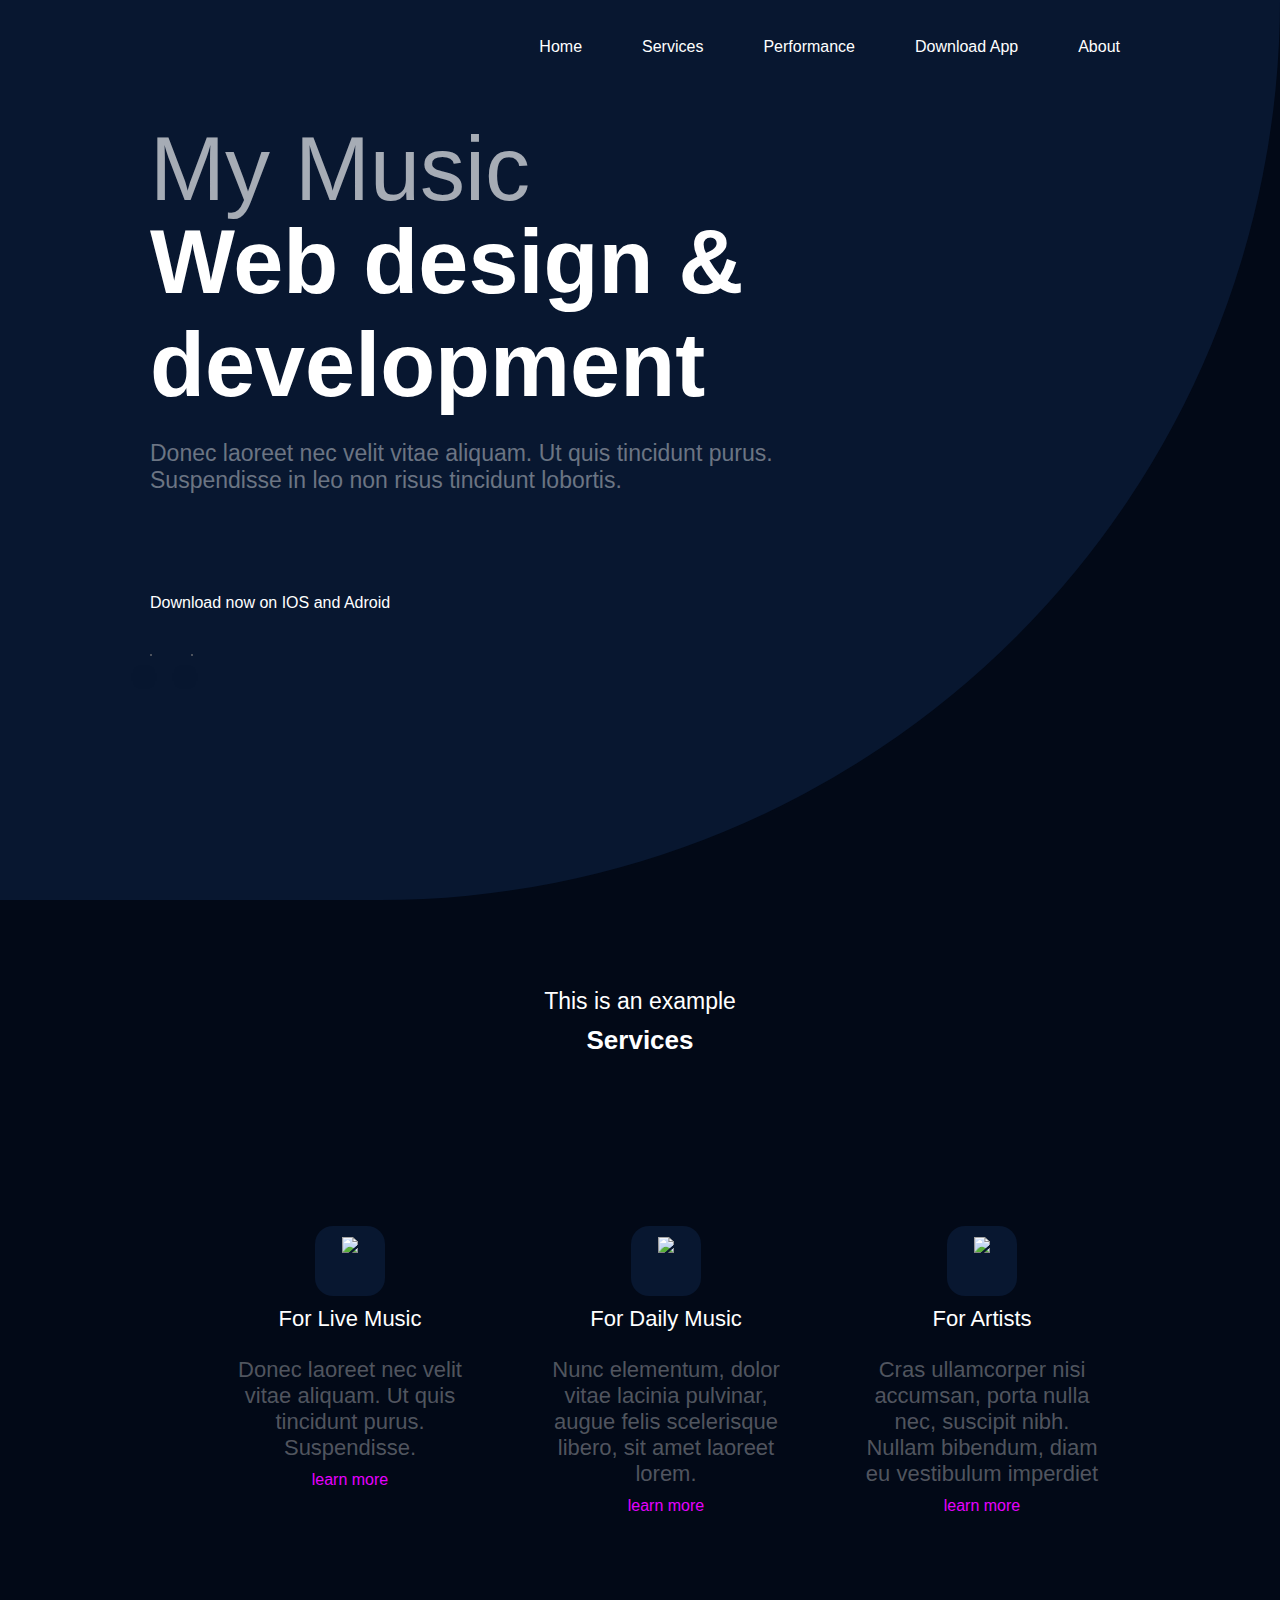
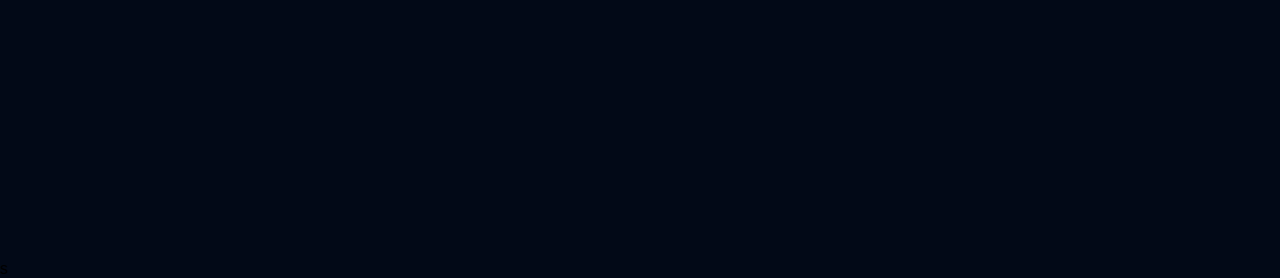
==== PROYECTO/index.html @ 9bbaeda4 "Add files via upload" ====
<!DOCTYPE html>
<html lang="en">
<head>
    <meta charset="UTF-8">
    <meta http-equiv="X-UA-Compatible" content="IE=edge">
    <link rel="stylesheet" href="style.css">
    <meta name="viewport" content="width=device-width, initial-scale=1.0">
    <title>My music</title>
</head>
<body>
    <header>

        <img class="logo_main" src="img/logopng.png" alt="">
        <nav>
            <ul>
                <li>
                    Home
                </li>
                <li>
                    <a href="#services">Services</a> 
                </li>
                <li>
                    Performance
                </li>
                <li>
                    Download App
                </li>
                <li>
                    About
                </li>
            </ul>
        </nav>
        <h1 id="title_1">My Music</h1>
        <h1 id="title_2">Web design & development</h1>
        <h4>Donec laoreet nec velit vitae aliquam. Ut quis tincidunt purus. <br>
            Suspendisse in leo non risus tincidunt lobortis.</h4>
        
        <h6>Download now on IOS and Adroid</h6>
        <div class="logos_apps">
            <img src="img/App_Store.png" alt="">
            <img class="google" src="img/Google_Play.png" alt="">
        </div>
        
        <img class="equalizer_header" src="img/Equalizer_header.png" alt="">
        <img class="phone_header" src="img/phone_1.png" alt="">
    </header>
    <section id="services">
        <div class="separador">
            <img src="img/wave_line.png" alt="">
            <h3>This is an example</h3>
            <h2>Services</h2>
        </div>
        <div class="cont_servi">
            <div class="uni_serv">
                <div class="box_icon">
                    <img src="img/icon_voice.png">
                </div>
                <h3 class="sub">For Live Music</h3>
                <p>Donec laoreet nec velit vitae aliquam. Ut quis tincidunt purus. 
                    Suspendisse.</p>
                    <a href="#">learn more</a>
            </div>
            <div class="uni_serv">
                <div class="box_icon">
                    <img src="img/music_notes.png">
                </div>
                <h3 class="sub">For Daily Music</h3>
                <p>Nunc elementum, dolor vitae lacinia pulvinar, augue felis scelerisque libero, sit amet laoreet lorem.</p>
                <a href="#">learn more</a>
            </div>
            <div class="uni_serv">
                <div class="box_icon">
                    <img src="img/hand_voice.png">
                </div>
                <h3 class="sub">For Artists</h3>
                <p>Cras ullamcorper nisi accumsan, porta nulla nec, suscipit nibh. Nullam bibendum, diam eu vestibulum imperdiet</p>
                <a href="#">learn more</a>
            </div>
        </div>
    </section>s
</body>
</html>
---- PROYECTO/style.css ----
*{
    border: 0;
    margin: 0;
    padding: 0;
    font-family:'Roboto', sans-serif; 
}

/*Fuentes*/
@import url('https://fonts.googleapis.com/css2?family=Roboto&display=swap');

a{
    text-decoration: none;
    font-style: none;
    color: white;
}
h1{
    font-size: 90px;
}
h3{
    font-size: 23px;
    margin-top: 10px;
    color: rgb(255, 255, 255);
    font-weight: normal;
    position: relative;
    z-index: 2;
}
h2{
    font-size: 26px;
    margin-top: 10px;
    color: rgb(255, 255, 255);
    font-weight: bold;
    position: relative;
    z-index: 2;
}
h4{
    font-size: 23px;
    margin-top: 23px;
    margin-left: 150px;
    color: rgba(255, 255, 255, 0.404);
    font-weight: normal;
    position: relative;
    z-index: 2;
}
h6{
    font-size: 16px;
    margin-top: 100px;
    margin-left: 150px;
    color: rgb(255, 255, 255);
    font-weight: inherit;
    position: relative;
    z-index: 2;
}
#title_1{
    margin: 100px 150px;
    color: rgba(255, 255, 255, 0.644);
    font-weight: lighter;
    position: relative;
    z-index: 2;
}
#title_2{
    margin-left: 150px;
    margin-top: -110px;
    color: rgb(255, 255, 255);
    font-weight: bold;
    position: relative;
    z-index: 2;
}
/*ESTILOS DEL HEADER*/
body{
    background-color: #020917;
}
header{
    background-color: #081730;
    height: 100vh;
    border-left: 150px;
    border-radius: 0px 0px 1000px 0px;
}
header nav{
    height: 75px;
    margin-top: 38px;
    float: right;
    margin-right: 100px;
}
header nav li{
    padding-right: 60px;
    color: white;
    list-style: none;
}
ul{
    display: inline-flex;
}
header .logo_main{
    height: 100px;
    margin-left: 120px;
}
header .equalizer_header{
    height: 60%;
    position: absolute;
    z-index: 1;
    top: 12%;
    right: 15%;
}

header .phone_header{
    height: 75%;
    position: absolute;
    z-index: 1;
    top: 34%;
    right: 12%;
    filter: drop-shadow(0 12px 12px rgba(0, 0, 0, 0.7));
}

.logos_apps{
    margin: 30px 0px 0px 150px;
    height: 40px;
    position: relative;
    z-index: 2;
}
.logos_apps img{
    height: 100%;
    border: 1px solid grey;
    border-radius: 12px;
    box-shadow: -7px 22px 25px 0px rgba(0,0,0,0.75);
}
.logos_apps .google{
    margin-left: 35px;
}

/*Sección de servicios*/
#services{
    height: 100vh;
    text-align: center;
}
.separador{
    margin: 60px auto;
}
.cont_servi{
    width: 80%;
    height: 450px;
    margin: 80px 0px 0px 10%;
    display: inline-flex;
}
.uni_serv{
    width: 25%;
    height: 90%;
    margin: 30px;
}
.uni_serv .box_icon{
    height: 70px;
    width: 70px;
    background: #081730;
    border-radius: 18px;
    margin: auto;
}
.box_icon img{
    height: 55%;
    vertical-align: middle;
    margin: 15% auto; 
}
.uni_serv .sub{
    font-size: 22px;
}
.uni_serv p{
    font-size: 22px;
    margin: 25px 10px 10px 10px;
    color: rgba(255, 255, 255, 0.315);
}
.uni_serv a{
    color: #E600FF;
    position: relative;
    bottom: 0px;
}
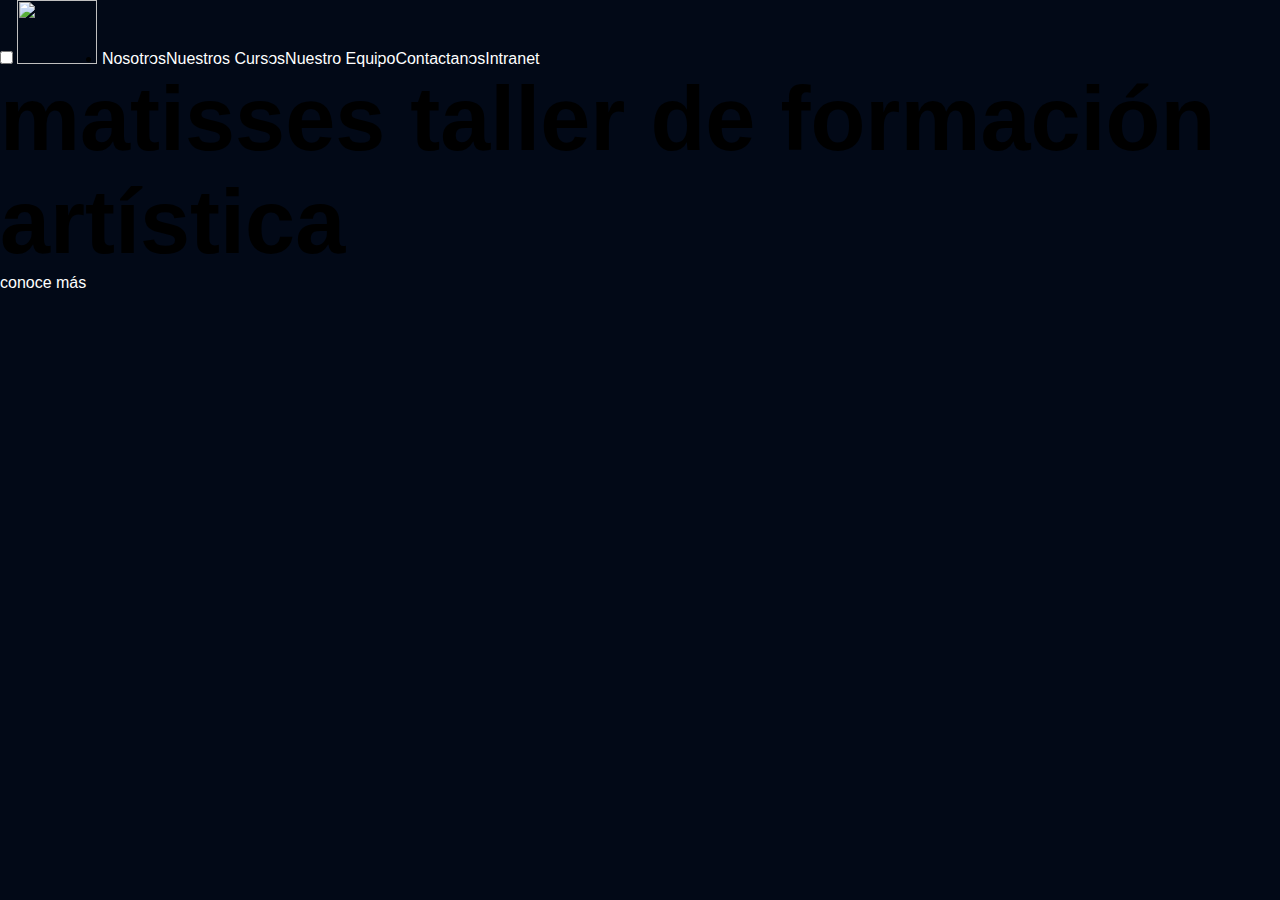
==== commit 6c250e3d: "Add files via upload" ====
--- a/PROYECTO/index.html
+++ b/PROYECTO/index.html
@@ -2,81 +2,54 @@
 <html lang="en">
 <head>
     <meta charset="UTF-8">
+    <meta name="author" content="Javier Rodriguez">
     <meta http-equiv="X-UA-Compatible" content="IE=edge">
+    <meta name="viewport" content="width=device-width, initial-scale=1.0">
     <link rel="stylesheet" href="style.css">
-    <meta name="viewport" content="width=device-width, initial-scale=1.0">
-    <title>My music</title>
+    <link rel="stylesheet" href="https://cdn.jsdelivr.net/npm/@fortawesome/fontawesome-free@6.2.1/css/fontawesome.min.css" integrity="sha384-QYIZto+st3yW+o8+5OHfT6S482Zsvz2WfOzpFSXMF9zqeLcFV0/wlZpMtyFcZALm" crossorigin="anonymous">
+    <title>MatissesTFA</title>
 </head>
 <body>
-    <header>
+            <nav>
+              <input type="checkbox" id="check">
+              <label for="check" class="checkbtn">
+                <i class="fa-solid fa-bars"></i>
+              </label>    
+              <a class="navbar-brand" href="index.html">
+                <img src="img\logo_nuevo.png" alt="" width="80" height="64" class="logo">
+              </a>           
+              <ul class="navbar-ul">
+                  <li class="active"><a class="nav-link active" aria-current="page" href="nosotros.html">Nosotros</a>
+                  </li>
+                  <li><a class="nav-link" href="nuestroscursos.html">Nuestros Cursos</a>
+                  </li>
+                  <li><a class ="nav-link" href="talleristas.html">Nuestro Equipo</a>
+                  </li>
+                  <li><a class="nav-link" href="contactenos.html">Contactanos</a>
+                  </li>
+                  <!--<li><a class="nav-link" href="#">Tienda Virtual</a>
+                  </li>-->
+                  <li><a class="nav-link" href="#">Intranet</a>
+                  </li>
+                </ul> 
+            </div>       
+            </div>
+          </nav>
+          <section>
+            <div class="sectioncont">
+                <div class="title1">
+                </div>
+                <div class="title">
+                    <h1>matisses taller de formación artística</h1>
+                    <a href="nosotros.html">conoce más</a>
+                </div>
 
-        <img class="logo_main" src="img/logopng.png" alt="">
-        <nav>
-            <ul>
-                <li>
-                    Home
-                </li>
-                <li>
-                    <a href="#services">Services</a> 
-                </li>
-                <li>
-                    Performance
-                </li>
-                <li>
-                    Download App
-                </li>
-                <li>
-                    About
-                </li>
-            </ul>
-        </nav>
-        <h1 id="title_1">My Music</h1>
-        <h1 id="title_2">Web design & development</h1>
-        <h4>Donec laoreet nec velit vitae aliquam. Ut quis tincidunt purus. <br>
-            Suspendisse in leo non risus tincidunt lobortis.</h4>
-        
-        <h6>Download now on IOS and Adroid</h6>
-        <div class="logos_apps">
-            <img src="img/App_Store.png" alt="">
-            <img class="google" src="img/Google_Play.png" alt="">
-        </div>
-        
-        <img class="equalizer_header" src="img/Equalizer_header.png" alt="">
-        <img class="phone_header" src="img/phone_1.png" alt="">
-    </header>
-    <section id="services">
-        <div class="separador">
-            <img src="img/wave_line.png" alt="">
-            <h3>This is an example</h3>
-            <h2>Services</h2>
-        </div>
-        <div class="cont_servi">
-            <div class="uni_serv">
-                <div class="box_icon">
-                    <img src="img/icon_voice.png">
-                </div>
-                <h3 class="sub">For Live Music</h3>
-                <p>Donec laoreet nec velit vitae aliquam. Ut quis tincidunt purus. 
-                    Suspendisse.</p>
-                    <a href="#">learn more</a>
             </div>
-            <div class="uni_serv">
-                <div class="box_icon">
-                    <img src="img/music_notes.png">
-                </div>
-                <h3 class="sub">For Daily Music</h3>
-                <p>Nunc elementum, dolor vitae lacinia pulvinar, augue felis scelerisque libero, sit amet laoreet lorem.</p>
-                <a href="#">learn more</a>
-            </div>
-            <div class="uni_serv">
-                <div class="box_icon">
-                    <img src="img/hand_voice.png">
-                </div>
-                <h3 class="sub">For Artists</h3>
-                <p>Cras ullamcorper nisi accumsan, porta nulla nec, suscipit nibh. Nullam bibendum, diam eu vestibulum imperdiet</p>
-                <a href="#">learn more</a>
-            </div>
-        </div>
-    </section>s
+          </section>
+          <footer>
+            
+          </footer>
+</body>
+</html>
 </body>
 </html>